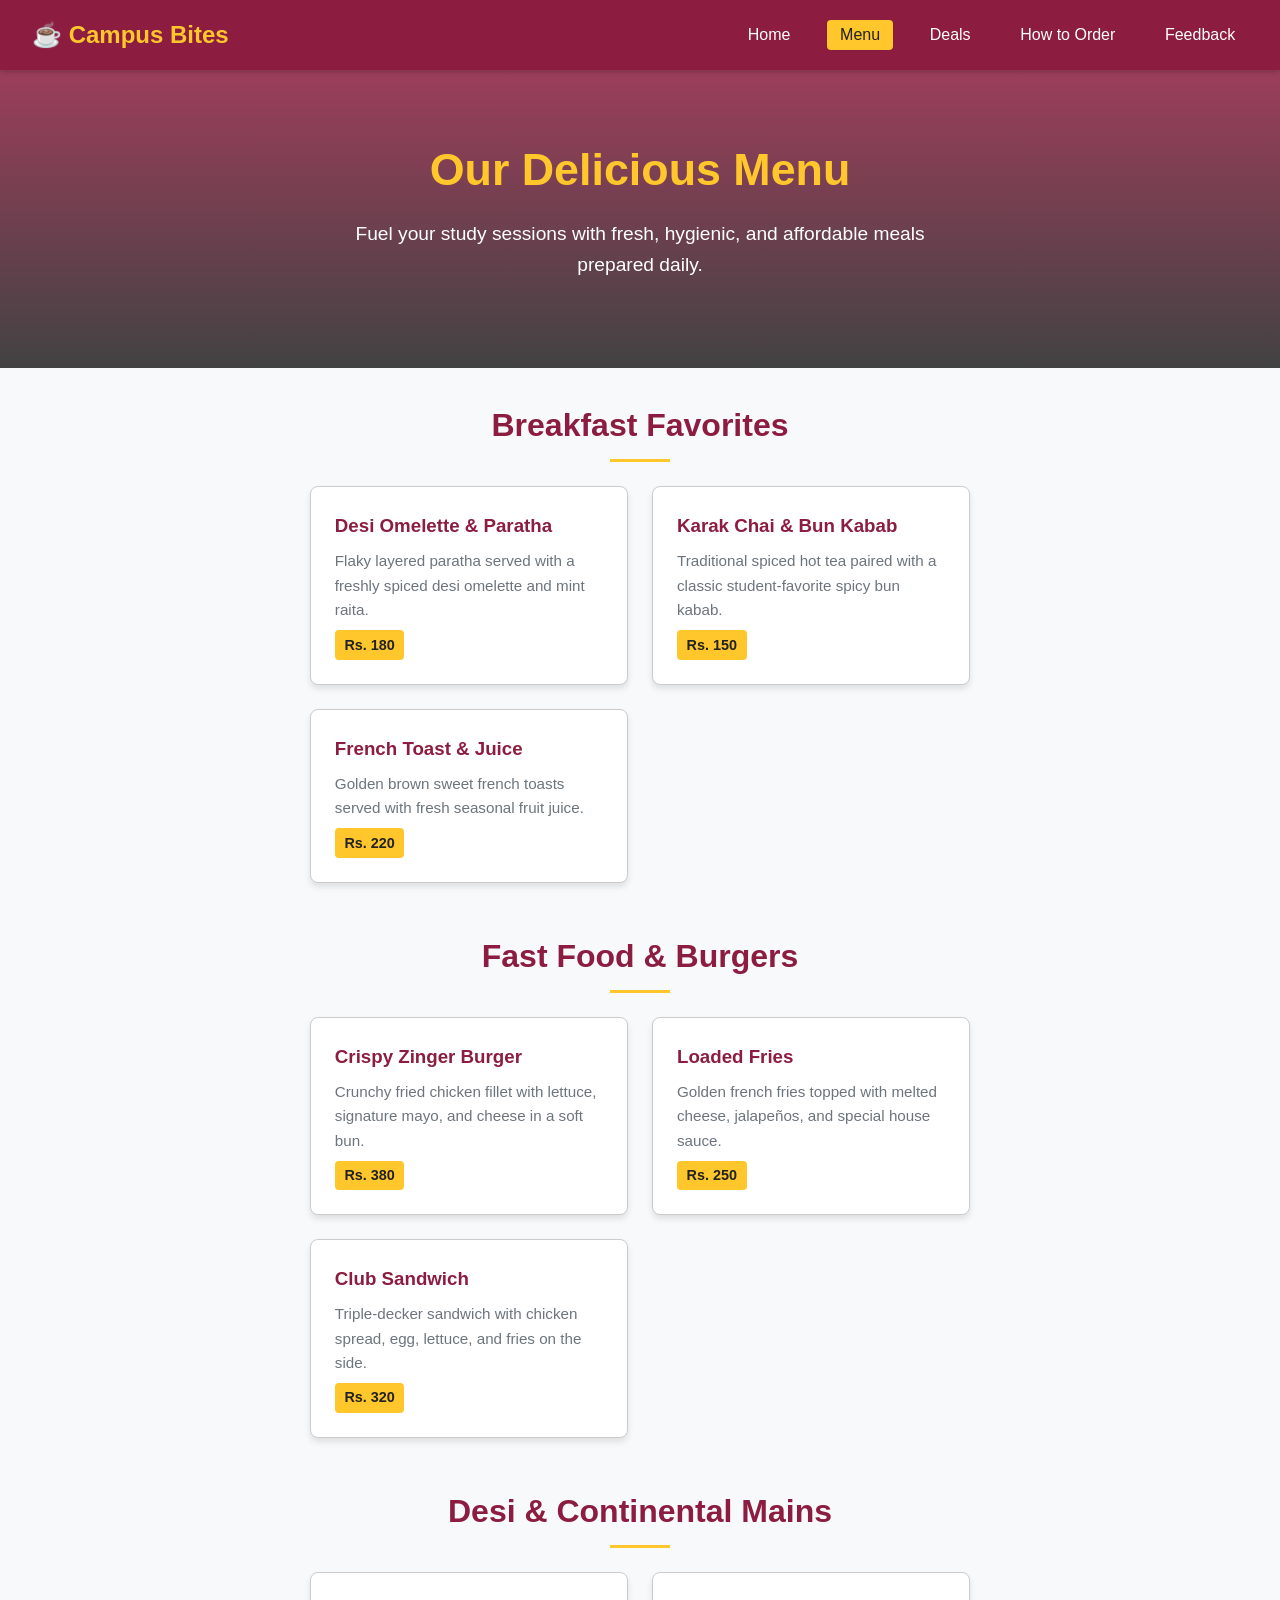
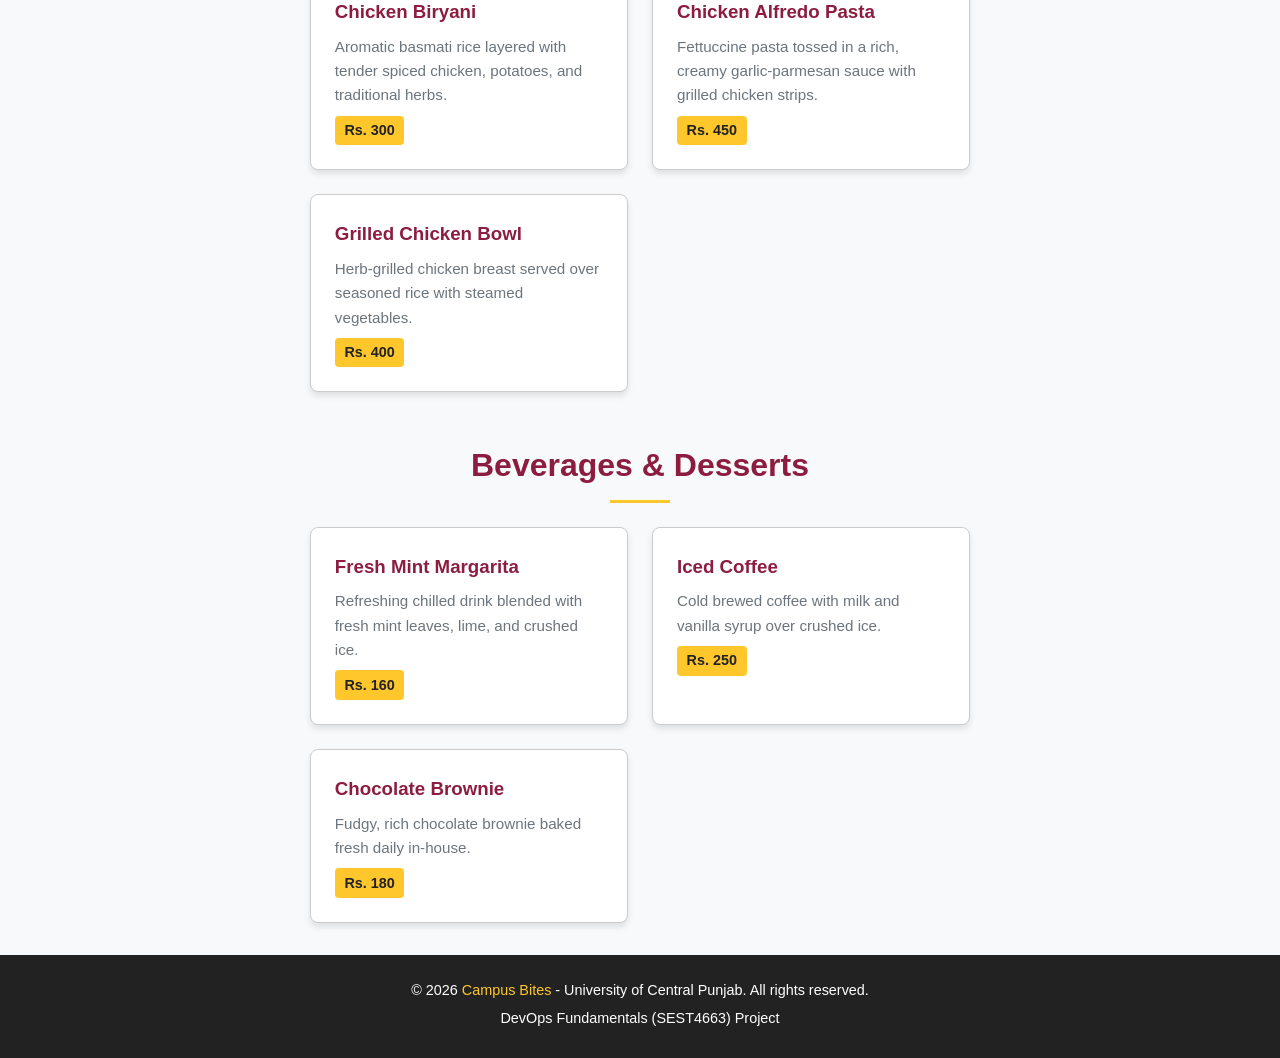
==== src/menu.html @ 6cf7bea9 "Menu.html" ====
<!DOCTYPE html>
<html lang="en">
<head>
    <meta charset="UTF-8">
    <meta name="viewport" content="width=device-width, initial-scale=1.0">
    <title>Campus Bites - Menu</title>
    <link rel="stylesheet" href="../styles/styles.css">
</head>
<body>

    <!-- Header / Navigation -->
    <header>
        <nav class="navbar">
            <div class="logo">☕ Campus Bites</div>
            <ul class="nav-links">
                <li><a href="index.html">Home</a></li>
                <li><a href="menu.html" class="active">Menu</a></li>
                <li><a href="deals.html">Deals</a></li>
                <li><a href="order.html">How to Order</a></li>
                <li><a href="feedback.html">Feedback</a></li>
            </ul>
        </nav>
    </header>

    <!-- Hero Banner -->
    <section class="hero">
        <h1>Our Delicious Menu</h1>
        <p>Fuel your study sessions with fresh, hygienic, and affordable meals prepared daily.</p>
    </section>

    <!-- Main Content Container -->
    <main class="container">
        
        <!-- Breakfast Section -->
        <h2 class="section-title">Breakfast Favorites</h2>
        <div class="grid">
            <div class="card">
                <h3>Desi Omelette & Paratha</h3>
                <p>Flaky layered paratha served with a freshly spiced desi omelette and mint raita.</p>
                <div class="price-tag">Rs. 180</div>
            </div>
            <div class="card">
                <h3>Karak Chai & Bun Kabab</h3>
                <p>Traditional spiced hot tea paired with a classic student-favorite spicy bun kabab.</p>
                <div class="price-tag">Rs. 150</div>
            </div>
            <div class="card">
                <h3>French Toast & Juice</h3>
                <p>Golden brown sweet french toasts served with fresh seasonal fruit juice.</p>
                <div class="price-tag">Rs. 220</div>
            </div>
        </div>

        <!-- Fast Food Section -->
        <h2 class="section-title" style="margin-top: 3rem;">Fast Food & Burgers</h2>
        <div class="grid">
            <div class="card">
                <h3>Crispy Zinger Burger</h3>
                <p>Crunchy fried chicken fillet with lettuce, signature mayo, and cheese in a soft bun.</p>
                <div class="price-tag">Rs. 380</div>
            </div>
            <div class="card">
                <h3>Loaded Fries</h3>
                <p>Golden french fries topped with melted cheese, jalapeños, and special house sauce.</p>
                <div class="price-tag">Rs. 250</div>
            </div>
            <div class="card">
                <h3>Club Sandwich</h3>
                <p>Triple-decker sandwich with chicken spread, egg, lettuce, and fries on the side.</p>
                <div class="price-tag">Rs. 320</div>
            </div>
        </div>

        <!-- Main Courses Section -->
        <h2 class="section-title" style="margin-top: 3rem;">Desi & Continental Mains</h2>
        <div class="grid">
            <div class="card">
                <h3>Chicken Biryani</h3>
                <p>Aromatic basmati rice layered with tender spiced chicken, potatoes, and traditional herbs.</p>
                <div class="price-tag">Rs. 300</div>
            </div>
            <div class="card">
                <h3>Chicken Alfredo Pasta</h3>
                <p>Fettuccine pasta tossed in a rich, creamy garlic-parmesan sauce with grilled chicken strips.</p>
                <div class="price-tag">Rs. 450</div>
            </div>
            <div class="card">
                <h3>Grilled Chicken Bowl</h3>
                <p>Herb-grilled chicken breast served over seasoned rice with steamed vegetables.</p>
                <div class="price-tag">Rs. 400</div>
            </div>
        </div>

        <!-- Beverages & Desserts Section -->
        <h2 class="section-title" style="margin-top: 3rem;">Beverages & Desserts</h2>
        <div class="grid">
            <div class="card">
                <h3>Fresh Mint Margarita</h3>
                <p>Refreshing chilled drink blended with fresh mint leaves, lime, and crushed ice.</p>
                <div class="price-tag">Rs. 160</div>
            </div>
            <div class="card">
                <h3>Iced Coffee</h3>
                <p>Cold brewed coffee with milk and vanilla syrup over crushed ice.</p>
                <div class="price-tag">Rs. 250</div>
            </div>
            <div class="card">
                <h3>Chocolate Brownie</h3>
                <p>Fudgy, rich chocolate brownie baked fresh daily in-house.</p>
                <div class="price-tag">Rs. 180</div>
            </div>
        </div>

    </main>

    <!-- Footer -->
    <footer>
        <p>&copy; 2026 <span>Campus Bites</span> - University of Central Punjab. All rights reserved.</p>
        <p>DevOps Fundamentals (SEST4663) Project</p>
    </footer>

</body>
</html>
---- styles/styles.css ----
/* ==========================================================================
   Campus Bites - Shared Master Stylesheet
   ========================================================================== */

/* --- CSS Variables / Design Tokens --- */
:root {
  --primary-color: #8c1d40;      /* Campus Maroon */
  --primary-hover: #6b1430;
  --secondary-color: #ffc72c;    /* Warm Gold/Yellow */
  --secondary-hover: #e0ac1b;
  --dark-color: #222222;
  --light-color: #f8f9fa;
  --white: #ffffff;
  --gray-light: #e9ecef;
  --gray-border: #cccccc;
  --text-muted: #6c757d;
  --font-main: 'Segoe UI', Tahoma, Geneva, Verdana, sans-serif;
  --transition-speed: 0.3s;
  --box-shadow: 0 4px 6px rgba(0, 0, 0, 0.1);
  --radius: 8px;
}

/* --- Global Reset & General Settings --- */
* {
  margin: 0;
  padding: 0;
  box-sizing: border-box;
}

body {
  font-family: var(--font-main);
  line-height: 1.6;
  color: var(--dark-color);
  background-color: var(--light-color);
  display: flex;
  flex-direction: column;
  min-height: 100vh;
}

a {
  color: var(--primary-color);
  text-decoration: none;
  transition: color var(--transition-speed);
}

a:hover {
  color: var(--primary-hover);
}

ul {
  list-style: none;
}

/* --- Navigation Bar --- */
.navbar {
  background-color: var(--primary-color);
  color: var(--white);
  padding: 1rem 2rem;
  display: flex;
  justify-content: space-between;
  align-items: center;
  position: sticky;
  top: 0;
  z-index: 1000;
  box-shadow: 0 2px 5px rgba(0,0,0,0.2);
}

.navbar .logo {
  font-size: 1.5rem;
  font-weight: bold;
  color: var(--secondary-color);
  display: flex;
  align-items: center;
  gap: 0.5rem;
}

.nav-links {
  display: flex;
  gap: 1.5rem;
}

.nav-links a {
  color: var(--white);
  font-weight: 500;
  padding: 0.4rem 0.8rem;
  border-radius: 4px;
  transition: background-color var(--transition-speed), color var(--transition-speed);
}

.nav-links a:hover,
.nav-links a.active {
  background-color: var(--secondary-color);
  color: var(--dark-color);
}

/* --- Hero Banner --- */
.hero {
  background: linear-gradient(rgba(140, 29, 64, 0.85), rgba(34, 34, 34, 0.85)), 
              url('https://images.unsplash.com/photo-1555396273-367ea4eb4db5?auto=format&fit=crop&w=1200&q=80') center/cover no-repeat;
  color: var(--white);
  text-align: center;
  padding: 4rem 1.5rem;
}

.hero h1 {
  font-size: 2.8rem;
  margin-bottom: 0.8rem;
  color: var(--secondary-color);
}

.hero p {
  font-size: 1.2rem;
  max-width: 650px;
  margin: 0 auto 1.5rem auto;
}

/* --- Buttons --- */
.btn {
  display: inline-block;
  padding: 0.6rem 1.4rem;
  font-size: 1rem;
  font-weight: 600;
  border: none;
  border-radius: var(--radius);
  cursor: pointer;
  text-align: center;
  transition: background-color var(--transition-speed), transform 0.2s;
}

.btn-primary {
  background-color: var(--secondary-color);
  color: var(--dark-color);
}

.btn-primary:hover {
  background-color: var(--secondary-hover);
  color: var(--dark-color);
  transform: translateY(-2px);
}

.btn-secondary {
  background-color: var(--primary-color);
  color: var(--white);
}

.btn-secondary:hover {
  background-color: var(--primary-hover);
  color: var(--white);
  transform: translateY(-2px);
}

/* --- Layout Containers & Page Sections --- */
.container {
  max-width: 1100px;
  margin: 2rem auto;
  padding: 0 1.5rem;
  flex: 1;
}

.section-title {
  text-align: center;
  font-size: 2rem;
  color: var(--primary-color);
  margin-bottom: 1.5rem;
  position: relative;
}

.section-title::after {
  content: '';
  display: block;
  width: 60px;
  height: 3px;
  background-color: var(--secondary-color);
  margin: 0.5rem auto 0 auto;
}

/* --- Reusable Grid & Cards --- */
.grid {
  display: grid;
  grid-template-columns: repeat(auto-fit, minmax(280px, 1fr));
  gap: 1.5rem;
  margin-top: 1rem;
}

.card {
  background-color: var(--white);
  border: 1px solid var(--gray-border);
  border-radius: var(--radius);
  padding: 1.5rem;
  box-shadow: var(--box-shadow);
  transition: transform var(--transition-speed);
}

.card:hover {
  transform: translateY(-4px);
}

.card h3 {
  color: var(--primary-color);
  margin-bottom: 0.5rem;
}

.card p {
  color: var(--text-muted);
  font-size: 0.95rem;
}

/* --- Info Boxes (Hours & Location) --- */
.info-box {
  background-color: var(--white);
  border-left: 5px solid var(--primary-color);
  padding: 1.2rem;
  margin-bottom: 1rem;
  border-radius: 0 var(--radius) var(--radius) 0;
  box-shadow: var(--box-shadow);
}

.info-box h4 {
  color: var(--primary-color);
  margin-bottom: 0.3rem;
}

/* --- Forms (For feedback.html) --- */
.form-group {
  margin-bottom: 1.2rem;
}

.form-group label {
  display: block;
  margin-bottom: 0.4rem;
  font-weight: 600;
}

.form-group input,
.form-group textarea,
.form-group select {
  width: 100%;
  padding: 0.7rem;
  border: 1px solid var(--gray-border);
  border-radius: 4px;
  font-size: 1rem;
  font-family: inherit;
}

.form-group input:focus,
.form-group textarea:focus {
  outline: none;
  border-color: var(--primary-color);
}

/* --- Badges & Price Tags (For menu.html and deals.html) --- */
.price-tag {
  display: inline-block;
  background-color: var(--secondary-color);
  color: var(--dark-color);
  font-weight: bold;
  padding: 0.2rem 0.6rem;
  border-radius: 4px;
  font-size: 0.9rem;
  margin-top: 0.5rem;
}

/* --- Footer --- */
footer {
  background-color: var(--dark-color);
  color: var(--white);
  text-align: center;
  padding: 1.5rem;
  margin-top: auto;
  font-size: 0.9rem;
}

footer p {
  margin-bottom: 0.3rem;
}

footer span {
  color: var(--secondary-color);
}

/* --- Responsive Media Queries --- */
@media (max-width: 768px) {
  .navbar {
    flex-direction: column;
    gap: 1rem;
  }

  .nav-links {
    width: 100%;
    justify-content: center;
    flex-wrap: wrap;
    gap: 0.8rem;
  }

  .hero h1 {
    font-size: 2rem;
  }

  .hero p {
    font-size: 1rem;
  }

  .container {
    padding: 0 1rem;
  }
}
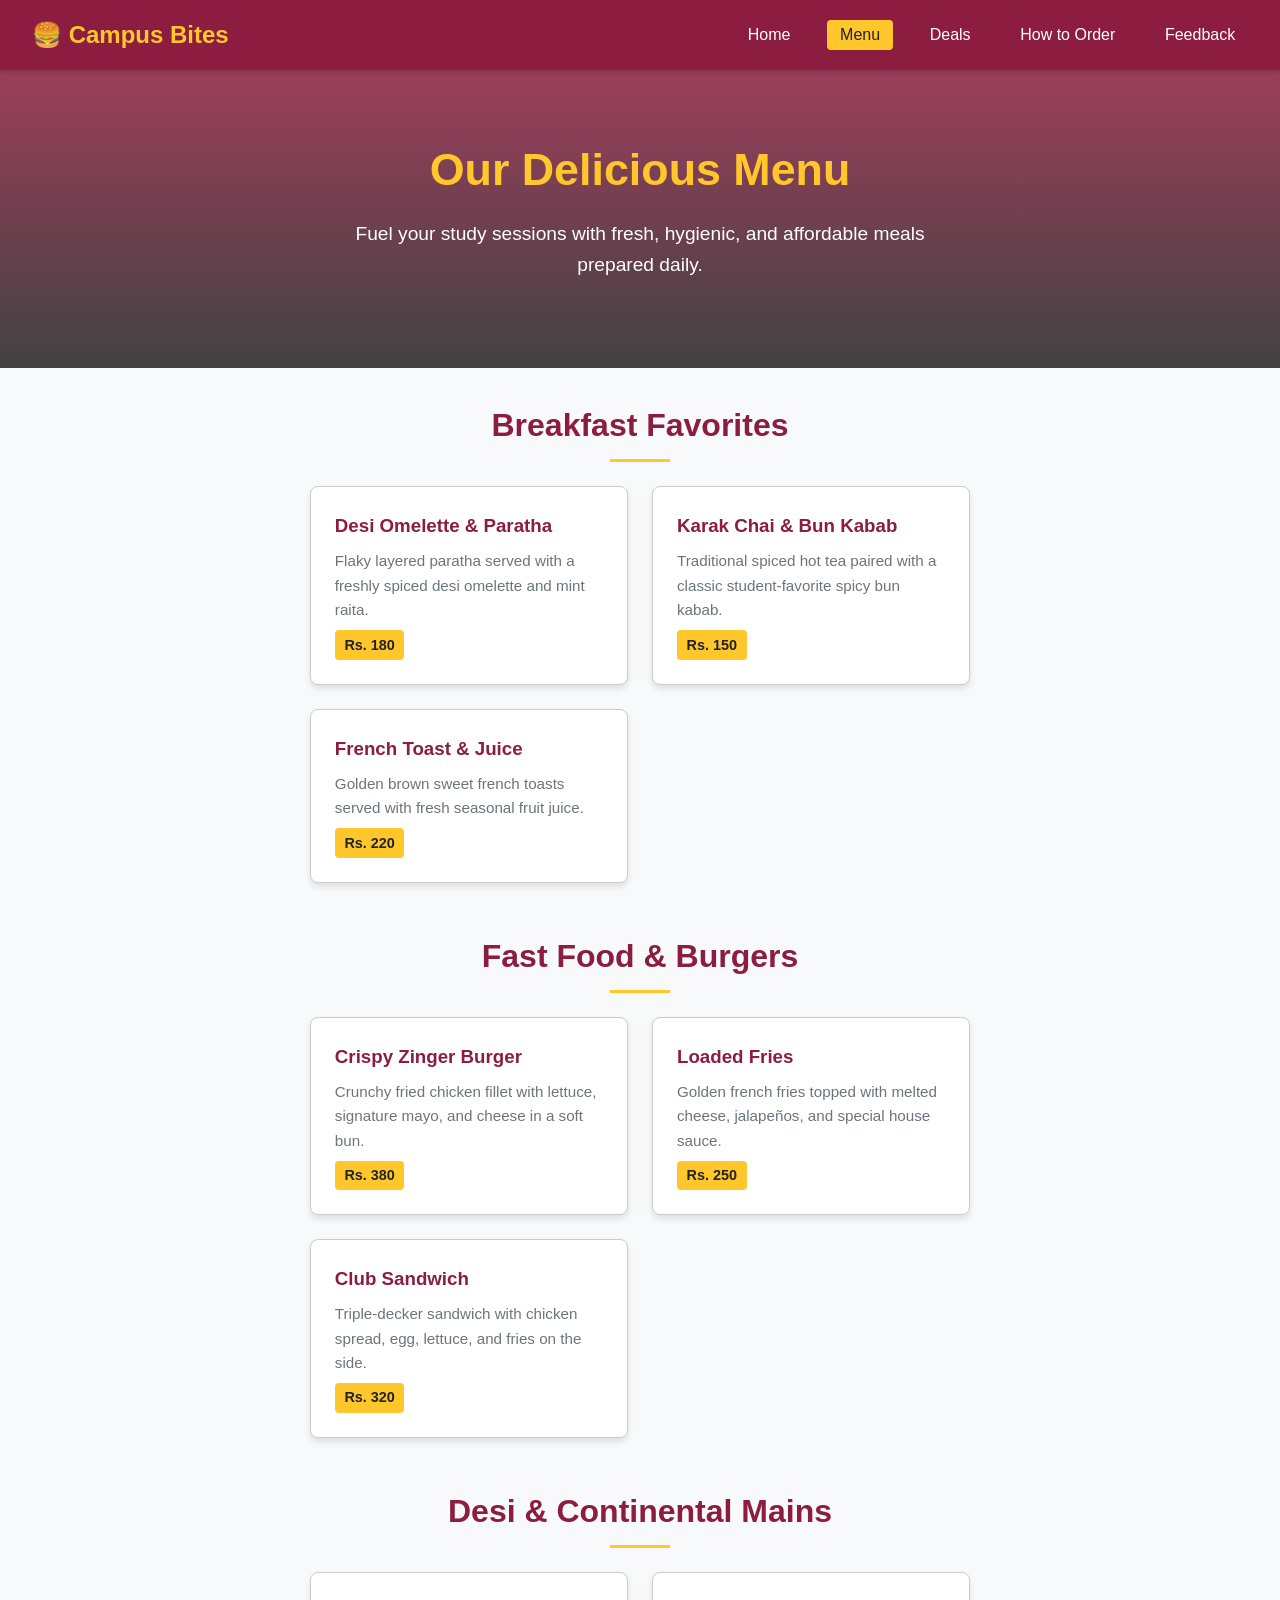
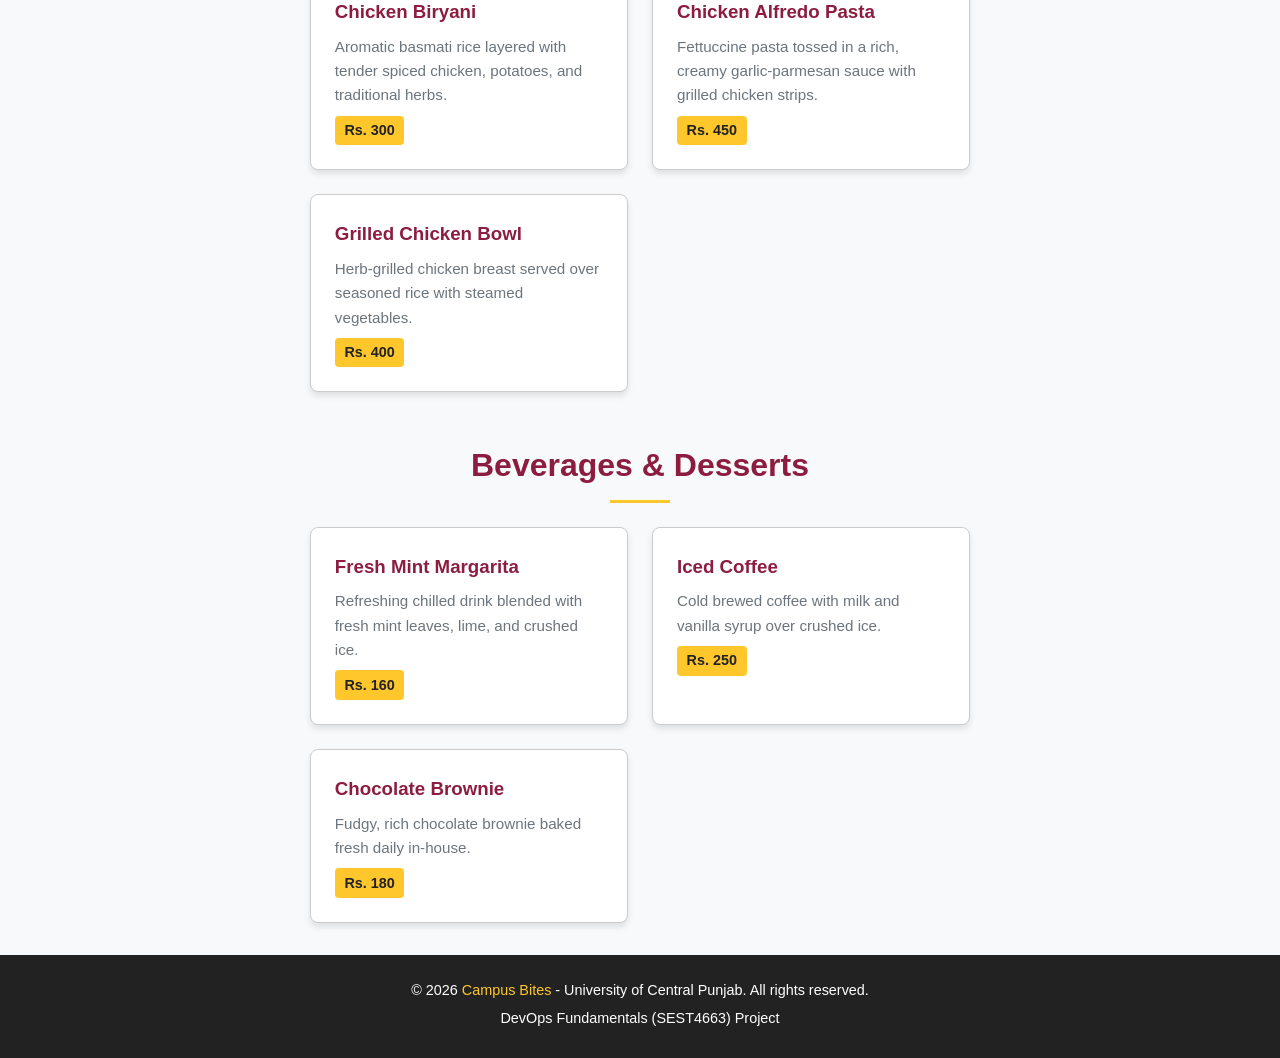
==== commit 1a2313d0: "fix(ui): align cafeteria logo assets across all pages, Closes #10" ====
--- a/src/menu.html
+++ b/src/menu.html
@@ -11,7 +11,9 @@
     <!-- Header / Navigation -->
     <header>
         <nav class="navbar">
-            <div class="logo">☕ Campus Bites</div>
+            <div class="logo">
+              🍔 Campus Bites
+            </div>
             <ul class="nav-links">
                 <li><a href="index.html">Home</a></li>
                 <li><a href="menu.html" class="active">Menu</a></li>
